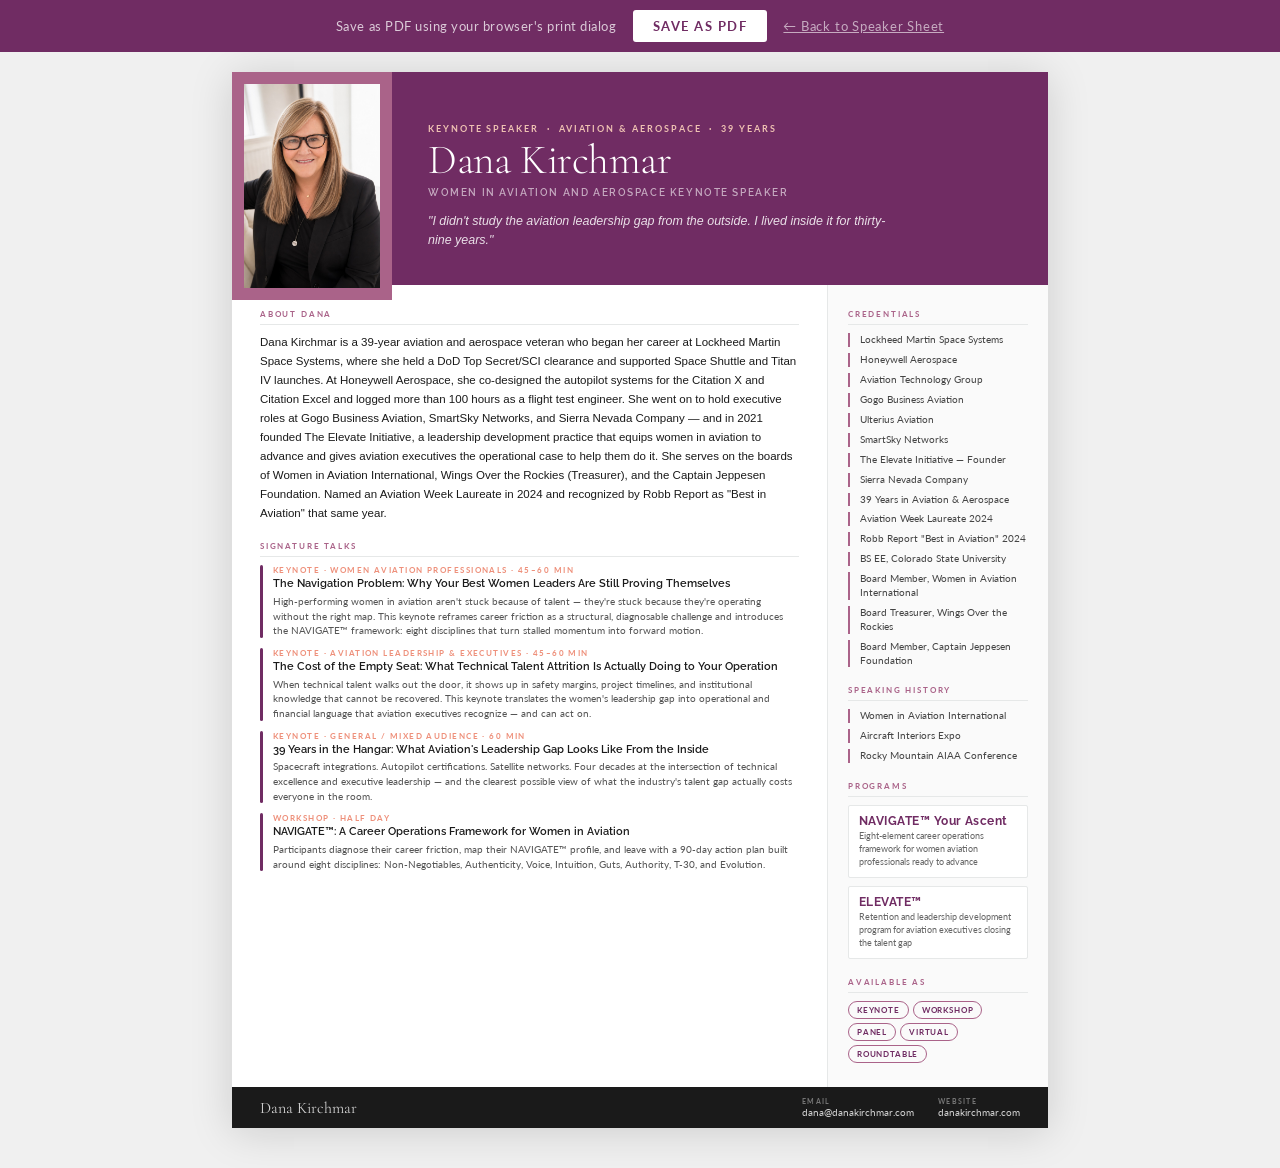
==== one-sheet.html @ 0359ad85 "Fix NAVIGATE™ Your Ascent sidebar: eight-element, not six-discipline Co-Authored-By: Claude Sonnet 4" ====
<!DOCTYPE html>
<html lang="en">
<head>
  <meta charset="UTF-8">
  <meta name="viewport" content="width=device-width, initial-scale=1.0">
  <title>Dana Kirchmar — Speaker One-Sheet</title>
  <link rel="stylesheet" href="https://fonts.googleapis.com/css2?family=Cormorant+Garamond:ital,wght@0,300;0,400;0,500;1,300;1,400&family=Lato:wght@300;400;700&family=Raleway:wght@400;500;600;700&display=swap">
  <style>
    /* ── TOKENS ── */
    :root {
      --plum:  #702c63;
      --mauve: #aa6389;
      --blush: #eec1b2;
      --coral: #ee907b;
      --slate: #97a3ae;
      --gray:  #e6e8e8;
      --ink:   #1a1a1a;
      --white: #ffffff;

      --font-display: 'Navigo', 'Raleway', 'Gill Sans', sans-serif;
      --font-script:  'Bathilda', 'Cormorant Garamond', Georgia, serif;
      --font-text:    'Optima', 'Gill Sans', Candara, sans-serif;
      --font-body:    'Lato', system-ui, sans-serif;
    }

    /* ── RESET ── */
    *, *::before, *::after { box-sizing: border-box; margin: 0; padding: 0; }
    body {
      font-family: var(--font-body);
      color: var(--ink);
      background: #f0f0f0;
      -webkit-font-smoothing: antialiased;
    }
    ul { list-style: none; }

    /* ── SCREEN: print button bar ── */
    .print-bar {
      position: fixed;
      top: 0; left: 0; right: 0;
      height: 52px;
      background: var(--plum);
      display: flex;
      align-items: center;
      justify-content: center;
      gap: 16px;
      z-index: 100;
    }
    .print-bar span {
      font-family: var(--font-body);
      font-size: 0.82rem;
      color: rgba(255,255,255,0.75);
      letter-spacing: 0.04em;
    }
    .print-bar button {
      font-family: var(--font-body);
      font-size: 0.8rem;
      font-weight: 700;
      letter-spacing: 0.12em;
      text-transform: uppercase;
      background: var(--white);
      color: var(--plum);
      border: none;
      padding: 8px 20px;
      border-radius: 3px;
      cursor: pointer;
    }
    .print-bar a {
      font-family: var(--font-body);
      font-size: 0.8rem;
      color: rgba(255,255,255,0.6);
      letter-spacing: 0.06em;
    }
    .print-bar a:hover { color: var(--white); }

    /* ── PAGE WRAPPER (screen) ── */
    .page-wrap {
      margin: 72px auto 40px;
      max-width: 816px; /* 8.5in at 96dpi */
    }

    /* ── ONE-SHEET PAGE ── */
    .one-sheet {
      background: var(--white);
      width: 100%;
      aspect-ratio: 8.5 / 11;
      display: grid;
      grid-template-rows: auto 1fr auto;
      overflow: hidden;
      box-shadow: 0 4px 40px rgba(0,0,0,0.15);
    }

    /* ── HEADER BAND ── */
    .os-header {
      background: var(--plum);
      display: grid;
      grid-template-columns: 160px 1fr;
      min-height: 160px;
    }

    .os-photo {
      background: var(--mauve);
      display: flex;
      align-items: center;
      justify-content: center;
      color: rgba(255,255,255,0.3);
      font-family: var(--font-body);
      font-size: 0.6rem;
      letter-spacing: 0.1em;
      text-transform: uppercase;
      text-align: center;
      padding: 12px;
    }

    .os-photo img {
      width: 100%;
      height: 100%;
      object-fit: cover;
      object-position: top;
    }

    .os-header-text {
      padding: 28px 36px;
      display: flex;
      flex-direction: column;
      justify-content: center;
    }

    .os-eyebrow {
      font-family: var(--font-body);
      font-size: 0.55rem;
      font-weight: 700;
      letter-spacing: 0.22em;
      text-transform: uppercase;
      color: var(--blush);
      margin-bottom: 6px;
    }

    .os-name {
      font-family: var(--font-script);
      font-size: 2.6rem;
      font-weight: 300;
      color: var(--white);
      line-height: 1.0;
      margin-bottom: 6px;
      letter-spacing: -0.01em;
    }

    .os-title {
      font-family: var(--font-display);
      font-size: 0.62rem;
      font-weight: 600;
      letter-spacing: 0.16em;
      text-transform: uppercase;
      color: rgba(255,255,255,0.6);
      margin-bottom: 14px;
    }

    .os-positioning {
      font-family: var(--font-text);
      font-size: 0.78rem;
      font-style: italic;
      line-height: 1.5;
      color: rgba(255,255,255,0.85);
      max-width: 480px;
    }

    /* ── BODY ── */
    .os-body {
      display: grid;
      grid-template-columns: 1fr 220px;
      gap: 0;
    }

    .os-main {
      padding: 24px 28px;
      border-right: 1px solid var(--gray);
    }

    .os-sidebar {
      padding: 24px 20px;
      background: #fafafa;
    }

    /* shared section styles */
    .os-section { margin-bottom: 18px; }
    .os-section:last-child { margin-bottom: 0; }

    .os-section-label {
      font-family: var(--font-body);
      font-size: 0.52rem;
      font-weight: 700;
      letter-spacing: 0.22em;
      text-transform: uppercase;
      color: var(--mauve);
      margin-bottom: 8px;
      padding-bottom: 5px;
      border-bottom: 1.5px solid var(--gray);
    }

    /* bio */
    .os-bio-text {
      font-family: var(--font-text);
      font-size: 0.72rem;
      line-height: 1.65;
      color: var(--ink);
    }

    /* talks */
    .os-talks { display: flex; flex-direction: column; gap: 10px; }

    .os-talk { display: grid; grid-template-columns: 3px 1fr; gap: 10px; }

    .os-talk-bar { background: var(--plum); border-radius: 2px; }

    .os-talk-type {
      font-family: var(--font-body);
      font-size: 0.5rem;
      font-weight: 700;
      letter-spacing: 0.18em;
      text-transform: uppercase;
      color: var(--coral);
      margin-bottom: 2px;
    }

    .os-talk-title {
      font-family: var(--font-display);
      font-size: 0.66rem;
      font-weight: 600;
      line-height: 1.3;
      color: var(--ink);
      margin-bottom: 3px;
    }

    .os-talk-desc {
      font-family: var(--font-body);
      font-size: 0.61rem;
      color: #555;
      line-height: 1.5;
    }

    /* sidebar items */
    .os-cred-list { display: flex; flex-direction: column; gap: 6px; }

    .os-cred {
      font-family: var(--font-body);
      font-size: 0.62rem;
      color: #444;
      line-height: 1.4;
      padding-left: 10px;
      border-left: 2px solid var(--mauve);
    }

    .os-programs { display: flex; flex-direction: column; gap: 8px; }

    .os-program {
      background: var(--white);
      border: 1px solid var(--gray);
      padding: 8px 10px;
      border-radius: 2px;
    }

    .os-program-name {
      font-family: var(--font-display);
      font-size: 0.72rem;
      font-weight: 700;
      color: var(--plum);
      margin-bottom: 2px;
      letter-spacing: 0.04em;
    }

    .os-program-desc {
      font-family: var(--font-body);
      font-size: 0.58rem;
      color: #666;
      line-height: 1.4;
    }

    .os-formats { display: flex; flex-wrap: wrap; gap: 4px; }

    .os-format {
      font-family: var(--font-body);
      font-size: 0.52rem;
      font-weight: 700;
      letter-spacing: 0.1em;
      text-transform: uppercase;
      padding: 3px 8px;
      border: 1px solid var(--mauve);
      border-radius: 10px;
      color: var(--plum);
    }

    /* ── FOOTER BAND ── */
    .os-footer {
      background: var(--ink);
      display: flex;
      align-items: center;
      justify-content: space-between;
      padding: 10px 28px;
      gap: 16px;
    }

    .os-footer-name {
      font-family: var(--font-script);
      font-size: 1rem;
      color: rgba(255,255,255,0.8);
      white-space: nowrap;
    }

    .os-footer-contact {
      display: flex;
      gap: 24px;
      align-items: center;
    }

    .os-footer-item {
      display: flex;
      flex-direction: column;
      gap: 1px;
    }

    .os-footer-label {
      font-family: var(--font-body);
      font-size: 0.45rem;
      font-weight: 700;
      letter-spacing: 0.18em;
      text-transform: uppercase;
      color: rgba(255,255,255,0.4);
    }

    .os-footer-value {
      font-family: var(--font-body);
      font-size: 0.6rem;
      color: rgba(255,255,255,0.8);
    }

    /* ── PRINT STYLES ── */
    @media print {
      body { background: white; }
      .print-bar { display: none; }
      .page-wrap { margin: 0; max-width: 100%; }
      .one-sheet {
        width: 8.5in;
        height: 11in;
        aspect-ratio: unset;
        box-shadow: none;
        page-break-after: avoid;
      }
      @page {
        size: letter portrait;
        margin: 0;
      }

      /* Header: white bg, dark text, plum border accent */
      .os-header {
        background: white !important;
        border-bottom: 3px solid var(--plum);
      }
      .os-photo {
        background: var(--gray) !important;
        border-right: 1px solid var(--gray);
      }
      .os-eyebrow { color: var(--plum) !important; }
      .os-name    { color: var(--plum) !important; }
      .os-title   { color: var(--ink)  !important; }
      .os-positioning { color: var(--ink-soft) !important; }

      /* Sidebar: white bg */
      .os-sidebar { background: white !important; border-left: 1px solid var(--gray); }

      /* Footer: white bg, dark text, plum top border */
      .os-footer {
        background: white !important;
        border-top: 2px solid var(--plum);
      }
      .os-footer-name  { color: var(--plum) !important; }
      .os-footer-label { color: var(--text-slate) !important; }
      .os-footer-value { color: var(--ink) !important; }
    }
  </style>
</head>
<body>

  <!-- Screen-only print bar -->
  <div class="print-bar" aria-hidden="true">
    <span>Save as PDF using your browser's print dialog</span>
    <button onclick="window.print()">Save as PDF</button>
    <a href="index.html">&larr; Back to Speaker Sheet</a>
  </div>

  <div class="page-wrap">
    <div class="one-sheet">

      <!-- HEADER -->
      <header class="os-header">
        <div class="os-photo">
          <img src="images/headshot.jpg" alt="Dana Kirchmar">
        </div>
        <div class="os-header-text">
          <p class="os-eyebrow">Keynote Speaker &nbsp;·&nbsp; Aviation &amp; Aerospace &nbsp;·&nbsp; 39 Years</p>
          <h1 class="os-name">Dana Kirchmar</h1>
          <p class="os-title">Women in Aviation and Aerospace Keynote Speaker</p>
          <p class="os-positioning">
            "I didn't study the aviation leadership gap from the outside.
            I lived inside it for thirty-nine years."
          </p>
        </div>
      </header>

      <!-- BODY -->
      <div class="os-body">

        <!-- MAIN COLUMN -->
        <main class="os-main">

          <section class="os-section">
            <p class="os-section-label">About Dana</p>
            <p class="os-bio-text">
              Dana Kirchmar is a 39-year aviation and aerospace veteran who began her career at Lockheed Martin Space Systems,
              where she held a DoD Top Secret/SCI clearance and supported Space Shuttle and Titan IV launches. At Honeywell Aerospace,
              she co-designed the autopilot systems for the Citation X and Citation Excel and logged more than 100 hours as a flight
              test engineer. She went on to hold executive roles at Gogo Business Aviation, SmartSky Networks, and Sierra Nevada Company —
              and in 2021 founded The Elevate Initiative, a leadership development practice that equips women in aviation to advance
              and gives aviation executives the operational case to help them do it. She serves on the boards of Women in Aviation
              International, Wings Over the Rockies (Treasurer), and the Captain Jeppesen Foundation. Named an Aviation Week Laureate
              in 2024 and recognized by Robb Report as "Best in Aviation" that same year.
            </p>
          </section>

          <section class="os-section">
            <p class="os-section-label">Signature Talks</p>
            <div class="os-talks">
              <div class="os-talk">
                <div class="os-talk-bar"></div>
                <div>
                  <p class="os-talk-type">Keynote · Women Aviation Professionals · 45–60 min</p>
                  <p class="os-talk-title">The Navigation Problem: Why Your Best Women Leaders Are Still Proving Themselves</p>
                  <p class="os-talk-desc">High-performing women in aviation aren't stuck because of talent — they're stuck because they're operating without the right map. This keynote reframes career friction as a structural, diagnosable challenge and introduces the NAVIGATE™ framework: eight disciplines that turn stalled momentum into forward motion.</p>
                </div>
              </div>
              <div class="os-talk">
                <div class="os-talk-bar"></div>
                <div>
                  <p class="os-talk-type">Keynote · Aviation Leadership &amp; Executives · 45–60 min</p>
                  <p class="os-talk-title">The Cost of the Empty Seat: What Technical Talent Attrition Is Actually Doing to Your Operation</p>
                  <p class="os-talk-desc">When technical talent walks out the door, it shows up in safety margins, project timelines, and institutional knowledge that cannot be recovered. This keynote translates the women's leadership gap into operational and financial language that aviation executives recognize — and can act on.</p>
                </div>
              </div>
              <div class="os-talk">
                <div class="os-talk-bar"></div>
                <div>
                  <p class="os-talk-type">Keynote · General / Mixed Audience · 60 min</p>
                  <p class="os-talk-title">39 Years in the Hangar: What Aviation's Leadership Gap Looks Like From the Inside</p>
                  <p class="os-talk-desc">Spacecraft integrations. Autopilot certifications. Satellite networks. Four decades at the intersection of technical excellence and executive leadership — and the clearest possible view of what the industry's talent gap actually costs everyone in the room.</p>
                </div>
              </div>
              <div class="os-talk">
                <div class="os-talk-bar"></div>
                <div>
                  <p class="os-talk-type">Workshop · Half Day</p>
                  <p class="os-talk-title">NAVIGATE™: A Career Operations Framework for Women in Aviation</p>
                  <p class="os-talk-desc">Participants diagnose their career friction, map their NAVIGATE™ profile, and leave with a 90-day action plan built around eight disciplines: Non-Negotiables, Authenticity, Voice, Intuition, Guts, Authority, T-30, and Evolution.</p>
                </div>
              </div>
            </div>
          </section>

        </main>

        <!-- SIDEBAR -->
        <aside class="os-sidebar">

          <section class="os-section">
            <p class="os-section-label">Credentials</p>
            <ul class="os-cred-list">
              <li class="os-cred">Lockheed Martin Space Systems</li>
              <li class="os-cred">Honeywell Aerospace</li>
              <li class="os-cred">Aviation Technology Group</li>
              <li class="os-cred">Gogo Business Aviation</li>
              <li class="os-cred">Ulterius Aviation</li>
              <li class="os-cred">SmartSky Networks</li>
              <li class="os-cred">The Elevate Initiative — Founder</li>
              <li class="os-cred">Sierra Nevada Company</li>
              <li class="os-cred">39 Years in Aviation &amp; Aerospace</li>
              <li class="os-cred">Aviation Week Laureate 2024</li>
              <li class="os-cred">Robb Report "Best in Aviation" 2024</li>
              <li class="os-cred">BS EE, Colorado State University</li>
              <li class="os-cred">Board Member, Women in Aviation International</li>
              <li class="os-cred">Board Treasurer, Wings Over the Rockies</li>
              <li class="os-cred">Board Member, Captain Jeppesen Foundation</li>
            </ul>
          </section>

          <section class="os-section">
            <p class="os-section-label">Speaking History</p>
            <ul class="os-cred-list">
              <li class="os-cred">Women in Aviation International</li>
              <li class="os-cred">Aircraft Interiors Expo</li>
              <li class="os-cred">Rocky Mountain AIAA Conference</li>
            </ul>
          </section>

          <section class="os-section">
            <p class="os-section-label">Programs</p>
            <div class="os-programs">
              <div class="os-program">
                <p class="os-program-name">NAVIGATE™ Your Ascent</p>
                <p class="os-program-desc">Eight-element career operations framework for women aviation professionals ready to advance</p>
              </div>
              <div class="os-program">
                <p class="os-program-name">ELEVATE™</p>
                <p class="os-program-desc">Retention and leadership development program for aviation executives closing the talent gap</p>
              </div>
            </div>
          </section>

          <section class="os-section">
            <p class="os-section-label">Available As</p>
            <div class="os-formats">
              <span class="os-format">Keynote</span>
              <span class="os-format">Workshop</span>
              <span class="os-format">Panel</span>
              <span class="os-format">Virtual</span>
              <span class="os-format">Roundtable</span>
            </div>
          </section>

        </aside>
      </div>

      <!-- FOOTER -->
      <footer class="os-footer">
        <span class="os-footer-name">Dana Kirchmar</span>
        <div class="os-footer-contact">
          <div class="os-footer-item">
            <span class="os-footer-label">Email</span>
            <span class="os-footer-value">dana@danakirchmar.com</span>
          </div>
          <div class="os-footer-item">
            <span class="os-footer-label">Website</span>
            <span class="os-footer-value">danakirchmar.com</span>
          </div>
        </div>
      </footer>

    </div>
  </div>

</body>
</html>
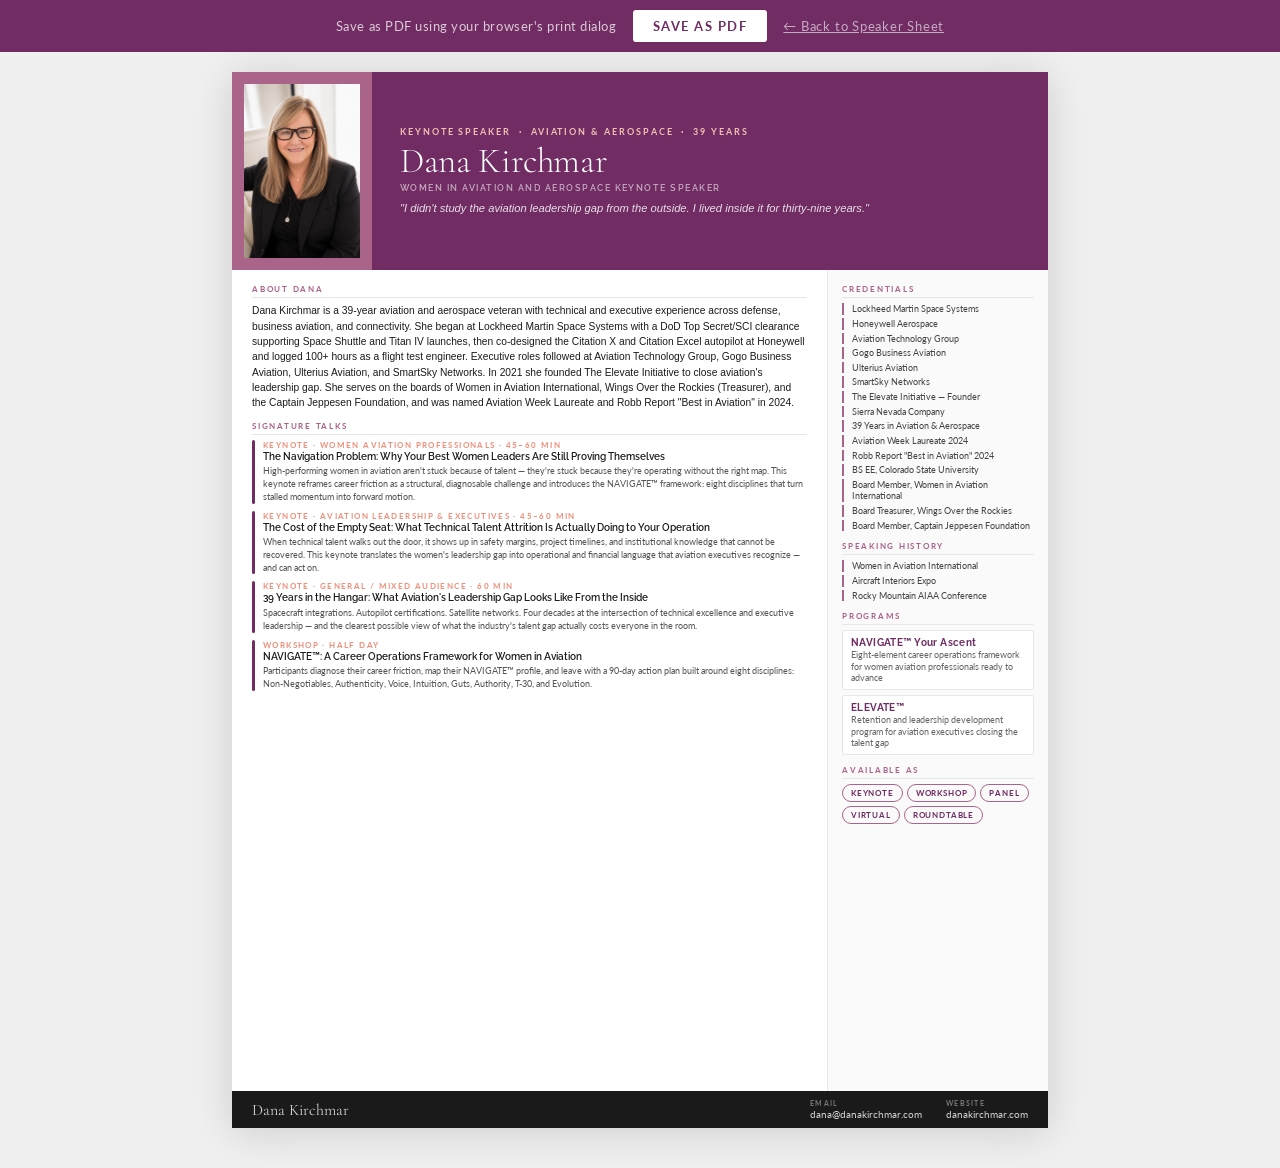
==== commit 7820f909: "Tighten one-sheet layout to fit single page Reduced header height, padding, font sizes, and spacing " ====
--- a/one-sheet.html
+++ b/one-sheet.html
@@ -93,8 +93,8 @@
     .os-header {
       background: var(--plum);
       display: grid;
-      grid-template-columns: 160px 1fr;
-      min-height: 160px;
+      grid-template-columns: 140px 1fr;
+      min-height: 140px;
     }
 
     .os-photo {
@@ -119,7 +119,7 @@
     }
 
     .os-header-text {
-      padding: 28px 36px;
+      padding: 18px 28px;
       display: flex;
       flex-direction: column;
       justify-content: center;
@@ -137,29 +137,29 @@
 
     .os-name {
       font-family: var(--font-script);
-      font-size: 2.6rem;
+      font-size: 2.2rem;
       font-weight: 300;
       color: var(--white);
       line-height: 1.0;
-      margin-bottom: 6px;
+      margin-bottom: 4px;
       letter-spacing: -0.01em;
     }
 
     .os-title {
       font-family: var(--font-display);
-      font-size: 0.62rem;
+      font-size: 0.58rem;
       font-weight: 600;
       letter-spacing: 0.16em;
       text-transform: uppercase;
       color: rgba(255,255,255,0.6);
-      margin-bottom: 14px;
+      margin-bottom: 8px;
     }
 
     .os-positioning {
       font-family: var(--font-text);
-      font-size: 0.78rem;
+      font-size: 0.7rem;
       font-style: italic;
-      line-height: 1.5;
+      line-height: 1.4;
       color: rgba(255,255,255,0.85);
       max-width: 480px;
     }
@@ -172,107 +172,107 @@
     }
 
     .os-main {
-      padding: 24px 28px;
+      padding: 14px 20px;
       border-right: 1px solid var(--gray);
     }
 
     .os-sidebar {
-      padding: 24px 20px;
+      padding: 14px 14px;
       background: #fafafa;
     }
 
     /* shared section styles */
-    .os-section { margin-bottom: 18px; }
+    .os-section { margin-bottom: 10px; }
     .os-section:last-child { margin-bottom: 0; }
 
     .os-section-label {
       font-family: var(--font-body);
-      font-size: 0.52rem;
+      font-size: 0.5rem;
       font-weight: 700;
       letter-spacing: 0.22em;
       text-transform: uppercase;
       color: var(--mauve);
-      margin-bottom: 8px;
-      padding-bottom: 5px;
+      margin-bottom: 5px;
+      padding-bottom: 3px;
       border-bottom: 1.5px solid var(--gray);
     }
 
     /* bio */
     .os-bio-text {
       font-family: var(--font-text);
-      font-size: 0.72rem;
-      line-height: 1.65;
+      font-size: 0.64rem;
+      line-height: 1.5;
       color: var(--ink);
     }
 
     /* talks */
-    .os-talks { display: flex; flex-direction: column; gap: 10px; }
-
-    .os-talk { display: grid; grid-template-columns: 3px 1fr; gap: 10px; }
+    .os-talks { display: flex; flex-direction: column; gap: 7px; }
+
+    .os-talk { display: grid; grid-template-columns: 3px 1fr; gap: 8px; }
 
     .os-talk-bar { background: var(--plum); border-radius: 2px; }
 
     .os-talk-type {
       font-family: var(--font-body);
-      font-size: 0.5rem;
+      font-size: 0.48rem;
       font-weight: 700;
       letter-spacing: 0.18em;
       text-transform: uppercase;
       color: var(--coral);
-      margin-bottom: 2px;
+      margin-bottom: 1px;
     }
 
     .os-talk-title {
       font-family: var(--font-display);
-      font-size: 0.66rem;
+      font-size: 0.63rem;
       font-weight: 600;
+      line-height: 1.25;
+      color: var(--ink);
+      margin-bottom: 2px;
+    }
+
+    .os-talk-desc {
+      font-family: var(--font-body);
+      font-size: 0.57rem;
+      color: #555;
+      line-height: 1.4;
+    }
+
+    /* sidebar items */
+    .os-cred-list { display: flex; flex-direction: column; gap: 3px; }
+
+    .os-cred {
+      font-family: var(--font-body);
+      font-size: 0.56rem;
+      color: #444;
       line-height: 1.3;
-      color: var(--ink);
-      margin-bottom: 3px;
-    }
-
-    .os-talk-desc {
-      font-family: var(--font-body);
-      font-size: 0.61rem;
-      color: #555;
-      line-height: 1.5;
-    }
-
-    /* sidebar items */
-    .os-cred-list { display: flex; flex-direction: column; gap: 6px; }
-
-    .os-cred {
-      font-family: var(--font-body);
-      font-size: 0.62rem;
-      color: #444;
-      line-height: 1.4;
-      padding-left: 10px;
+      padding-left: 8px;
       border-left: 2px solid var(--mauve);
     }
 
-    .os-programs { display: flex; flex-direction: column; gap: 8px; }
+    .os-programs { display: flex; flex-direction: column; gap: 5px; }
 
     .os-program {
       background: var(--white);
       border: 1px solid var(--gray);
-      padding: 8px 10px;
+      padding: 5px 8px;
       border-radius: 2px;
     }
 
     .os-program-name {
       font-family: var(--font-display);
-      font-size: 0.72rem;
+      font-size: 0.64rem;
       font-weight: 700;
       color: var(--plum);
-      margin-bottom: 2px;
+      margin-bottom: 1px;
       letter-spacing: 0.04em;
     }
 
     .os-program-desc {
       font-family: var(--font-body);
-      font-size: 0.58rem;
+      font-size: 0.54rem;
       color: #666;
-      line-height: 1.4;
+      line-height: 1.35;
     }
 
     .os-formats { display: flex; flex-wrap: wrap; gap: 4px; }
@@ -295,7 +295,7 @@
       display: flex;
       align-items: center;
       justify-content: space-between;
-      padding: 10px 28px;
+      padding: 8px 20px;
       gap: 16px;
     }
 
@@ -415,14 +415,7 @@
           <section class="os-section">
             <p class="os-section-label">About Dana</p>
             <p class="os-bio-text">
-              Dana Kirchmar is a 39-year aviation and aerospace veteran who began her career at Lockheed Martin Space Systems,
-              where she held a DoD Top Secret/SCI clearance and supported Space Shuttle and Titan IV launches. At Honeywell Aerospace,
-              she co-designed the autopilot systems for the Citation X and Citation Excel and logged more than 100 hours as a flight
-              test engineer. She went on to hold executive roles at Gogo Business Aviation, SmartSky Networks, and Sierra Nevada Company —
-              and in 2021 founded The Elevate Initiative, a leadership development practice that equips women in aviation to advance
-              and gives aviation executives the operational case to help them do it. She serves on the boards of Women in Aviation
-              International, Wings Over the Rockies (Treasurer), and the Captain Jeppesen Foundation. Named an Aviation Week Laureate
-              in 2024 and recognized by Robb Report as "Best in Aviation" that same year.
+              Dana Kirchmar is a 39-year aviation and aerospace veteran with technical and executive experience across defense, business aviation, and connectivity. She began at Lockheed Martin Space Systems with a DoD Top Secret/SCI clearance supporting Space Shuttle and Titan IV launches, then co-designed the Citation X and Citation Excel autopilot at Honeywell and logged 100+ hours as a flight test engineer. Executive roles followed at Aviation Technology Group, Gogo Business Aviation, Ulterius Aviation, and SmartSky Networks. In 2021 she founded The Elevate Initiative to close aviation's leadership gap. She serves on the boards of Women in Aviation International, Wings Over the Rockies (Treasurer), and the Captain Jeppesen Foundation, and was named Aviation Week Laureate and Robb Report "Best in Aviation" in 2024.
             </p>
           </section>
 
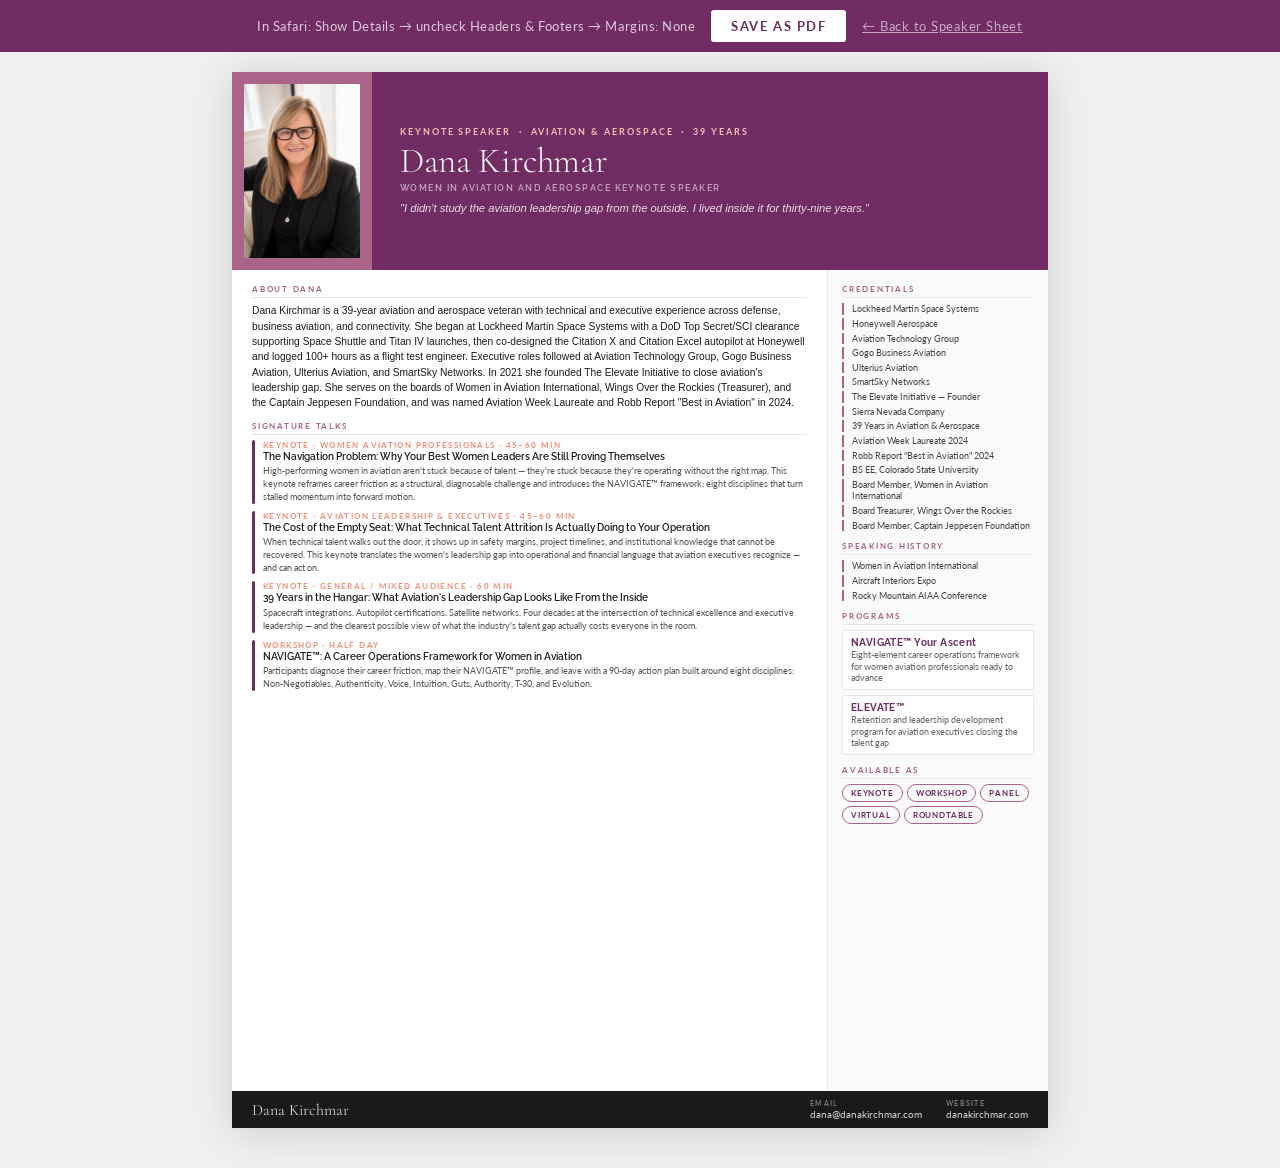
==== commit da538774: "Add Safari print instructions and -webkit-print-color-adjust Safari's default print dialog adds head" ====
--- a/one-sheet.html
+++ b/one-sheet.html
@@ -86,6 +86,7 @@
       display: grid;
       grid-template-rows: auto 1fr auto;
       overflow: hidden;
+      min-height: 0;
       box-shadow: 0 4px 40px rgba(0,0,0,0.15);
     }
 
@@ -169,16 +170,22 @@
       display: grid;
       grid-template-columns: 1fr 220px;
       gap: 0;
+      overflow: hidden;
+      min-height: 0;
     }
 
     .os-main {
       padding: 14px 20px;
       border-right: 1px solid var(--gray);
+      overflow: hidden;
+      min-height: 0;
     }
 
     .os-sidebar {
       padding: 14px 14px;
       background: #fafafa;
+      overflow: hidden;
+      min-height: 0;
     }
 
     /* shared section styles */
@@ -335,19 +342,46 @@
 
     /* ── PRINT STYLES ── */
     @media print {
-      body { background: white; }
-      .print-bar { display: none; }
-      .page-wrap { margin: 0; max-width: 100%; }
+      * { -webkit-print-color-adjust: exact; print-color-adjust: exact; }
+
+      @page {
+        size: letter portrait;
+        margin: 0;
+      }
+
+      html, body {
+        margin: 0 !important;
+        padding: 0 !important;
+        background: white;
+      }
+
+      .print-bar { display: none !important; }
+
+      .page-wrap {
+        margin: 0;
+        padding: 0;
+        width: 8.5in;
+        height: 11in;
+        overflow: hidden;
+        contain: strict;
+      }
+
       .one-sheet {
         width: 8.5in;
         height: 11in;
         aspect-ratio: unset;
+        overflow: hidden;
+        contain: strict;
         box-shadow: none;
-        page-break-after: avoid;
-      }
-      @page {
-        size: letter portrait;
-        margin: 0;
+        -webkit-print-color-adjust: exact;
+      }
+
+      /* Safari: hide its default header/footer area */
+      .print-bar, header, footer { display: none !important; }
+
+      .os-body, .os-main, .os-sidebar {
+        overflow: hidden;
+        min-height: 0;
       }
 
       /* Header: white bg, dark text, plum border accent */
@@ -380,9 +414,26 @@
 </head>
 <body>
 
+  <script>
+    // Use zoom (affects layout, not just visuals) to ensure single page
+    window.addEventListener('beforeprint', function () {
+      const sheet = document.querySelector('.one-sheet');
+      const PAGE_H = 11 * 96; // 11in @ 96dpi = 1056px
+      const PAGE_W = 8.5 * 96;
+      sheet.style.zoom = '';
+      const h = sheet.scrollHeight;
+      const w = sheet.scrollWidth;
+      const scale = Math.min(PAGE_W / w, PAGE_H / h, 1);
+      if (scale < 1) sheet.style.zoom = scale.toFixed(6);
+    });
+    window.addEventListener('afterprint', function () {
+      document.querySelector('.one-sheet').style.zoom = '';
+    });
+  </script>
+
   <!-- Screen-only print bar -->
   <div class="print-bar" aria-hidden="true">
-    <span>Save as PDF using your browser's print dialog</span>
+    <span>In Safari: Show Details → uncheck Headers &amp; Footers → Margins: None</span>
     <button onclick="window.print()">Save as PDF</button>
     <a href="index.html">&larr; Back to Speaker Sheet</a>
   </div>
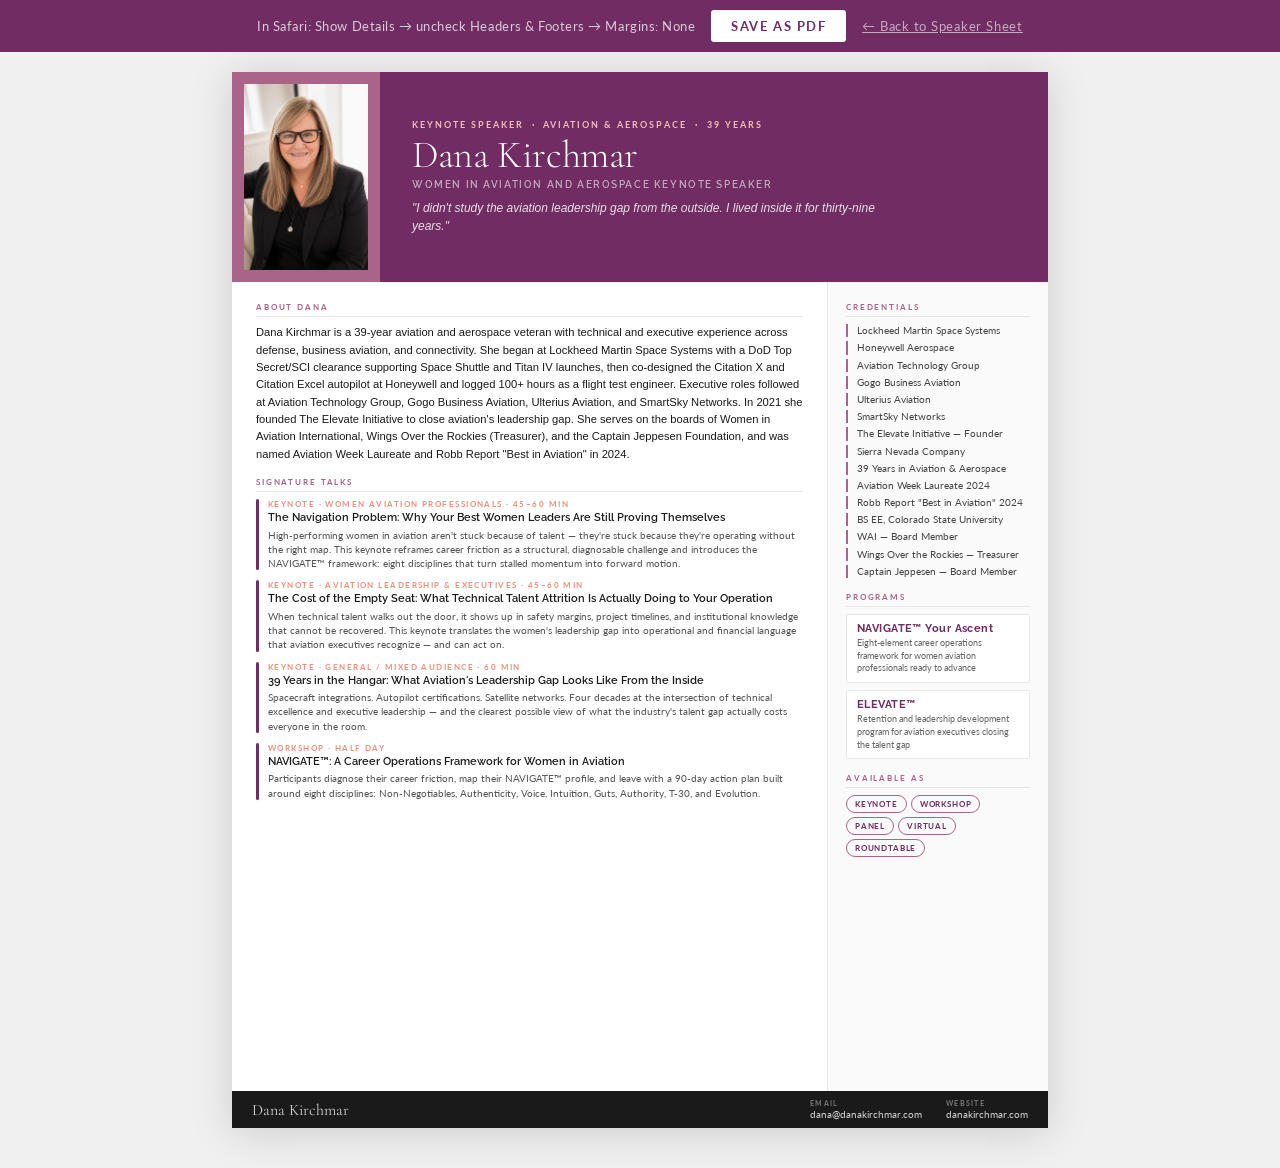
==== commit 0fabd226: "Restore readable fonts/margins, remove Speaking History sidebar section Fonts and spacing back to co" ====
--- a/one-sheet.html
+++ b/one-sheet.html
@@ -94,8 +94,8 @@
     .os-header {
       background: var(--plum);
       display: grid;
-      grid-template-columns: 140px 1fr;
-      min-height: 140px;
+      grid-template-columns: 148px 1fr;
+      min-height: 148px;
     }
 
     .os-photo {
@@ -120,7 +120,7 @@
     }
 
     .os-header-text {
-      padding: 18px 28px;
+      padding: 22px 32px;
       display: flex;
       flex-direction: column;
       justify-content: center;
@@ -128,7 +128,7 @@
 
     .os-eyebrow {
       font-family: var(--font-body);
-      font-size: 0.55rem;
+      font-size: 0.56rem;
       font-weight: 700;
       letter-spacing: 0.22em;
       text-transform: uppercase;
@@ -138,29 +138,29 @@
 
     .os-name {
       font-family: var(--font-script);
-      font-size: 2.2rem;
+      font-size: 2.4rem;
       font-weight: 300;
       color: var(--white);
       line-height: 1.0;
-      margin-bottom: 4px;
+      margin-bottom: 5px;
       letter-spacing: -0.01em;
     }
 
     .os-title {
       font-family: var(--font-display);
-      font-size: 0.58rem;
+      font-size: 0.62rem;
       font-weight: 600;
       letter-spacing: 0.16em;
       text-transform: uppercase;
       color: rgba(255,255,255,0.6);
-      margin-bottom: 8px;
+      margin-bottom: 10px;
     }
 
     .os-positioning {
       font-family: var(--font-text);
-      font-size: 0.7rem;
+      font-size: 0.75rem;
       font-style: italic;
-      line-height: 1.4;
+      line-height: 1.45;
       color: rgba(255,255,255,0.85);
       max-width: 480px;
     }
@@ -175,111 +175,111 @@
     }
 
     .os-main {
-      padding: 14px 20px;
+      padding: 20px 24px;
       border-right: 1px solid var(--gray);
       overflow: hidden;
       min-height: 0;
     }
 
     .os-sidebar {
-      padding: 14px 14px;
+      padding: 20px 18px;
       background: #fafafa;
       overflow: hidden;
       min-height: 0;
     }
 
     /* shared section styles */
-    .os-section { margin-bottom: 10px; }
+    .os-section { margin-bottom: 14px; }
     .os-section:last-child { margin-bottom: 0; }
 
     .os-section-label {
       font-family: var(--font-body);
-      font-size: 0.5rem;
+      font-size: 0.53rem;
       font-weight: 700;
       letter-spacing: 0.22em;
       text-transform: uppercase;
       color: var(--mauve);
-      margin-bottom: 5px;
-      padding-bottom: 3px;
+      margin-bottom: 7px;
+      padding-bottom: 4px;
       border-bottom: 1.5px solid var(--gray);
     }
 
     /* bio */
     .os-bio-text {
       font-family: var(--font-text);
-      font-size: 0.64rem;
-      line-height: 1.5;
+      font-size: 0.70rem;
+      line-height: 1.55;
       color: var(--ink);
     }
 
     /* talks */
-    .os-talks { display: flex; flex-direction: column; gap: 7px; }
-
-    .os-talk { display: grid; grid-template-columns: 3px 1fr; gap: 8px; }
+    .os-talks { display: flex; flex-direction: column; gap: 10px; }
+
+    .os-talk { display: grid; grid-template-columns: 3px 1fr; gap: 9px; }
 
     .os-talk-bar { background: var(--plum); border-radius: 2px; }
 
     .os-talk-type {
       font-family: var(--font-body);
-      font-size: 0.48rem;
+      font-size: 0.50rem;
       font-weight: 700;
       letter-spacing: 0.18em;
       text-transform: uppercase;
       color: var(--coral);
-      margin-bottom: 1px;
+      margin-bottom: 2px;
     }
 
     .os-talk-title {
       font-family: var(--font-display);
-      font-size: 0.63rem;
+      font-size: 0.67rem;
       font-weight: 600;
-      line-height: 1.25;
+      line-height: 1.28;
       color: var(--ink);
-      margin-bottom: 2px;
+      margin-bottom: 3px;
     }
 
     .os-talk-desc {
       font-family: var(--font-body);
-      font-size: 0.57rem;
+      font-size: 0.61rem;
       color: #555;
-      line-height: 1.4;
+      line-height: 1.45;
     }
 
     /* sidebar items */
-    .os-cred-list { display: flex; flex-direction: column; gap: 3px; }
+    .os-cred-list { display: flex; flex-direction: column; gap: 4px; }
 
     .os-cred {
       font-family: var(--font-body);
-      font-size: 0.56rem;
+      font-size: 0.61rem;
       color: #444;
-      line-height: 1.3;
-      padding-left: 8px;
+      line-height: 1.35;
+      padding-left: 9px;
       border-left: 2px solid var(--mauve);
     }
 
-    .os-programs { display: flex; flex-direction: column; gap: 5px; }
+    .os-programs { display: flex; flex-direction: column; gap: 7px; }
 
     .os-program {
       background: var(--white);
       border: 1px solid var(--gray);
-      padding: 5px 8px;
+      padding: 7px 10px;
       border-radius: 2px;
     }
 
     .os-program-name {
       font-family: var(--font-display);
-      font-size: 0.64rem;
+      font-size: 0.68rem;
       font-weight: 700;
       color: var(--plum);
-      margin-bottom: 1px;
+      margin-bottom: 2px;
       letter-spacing: 0.04em;
     }
 
     .os-program-desc {
       font-family: var(--font-body);
-      font-size: 0.54rem;
+      font-size: 0.57rem;
       color: #666;
-      line-height: 1.35;
+      line-height: 1.4;
     }
 
     .os-formats { display: flex; flex-wrap: wrap; gap: 4px; }
@@ -528,18 +528,9 @@
               <li class="os-cred">Aviation Week Laureate 2024</li>
               <li class="os-cred">Robb Report "Best in Aviation" 2024</li>
               <li class="os-cred">BS EE, Colorado State University</li>
-              <li class="os-cred">Board Member, Women in Aviation International</li>
-              <li class="os-cred">Board Treasurer, Wings Over the Rockies</li>
-              <li class="os-cred">Board Member, Captain Jeppesen Foundation</li>
-            </ul>
-          </section>
-
-          <section class="os-section">
-            <p class="os-section-label">Speaking History</p>
-            <ul class="os-cred-list">
-              <li class="os-cred">Women in Aviation International</li>
-              <li class="os-cred">Aircraft Interiors Expo</li>
-              <li class="os-cred">Rocky Mountain AIAA Conference</li>
+              <li class="os-cred">WAI — Board Member</li>
+              <li class="os-cred">Wings Over the Rockies — Treasurer</li>
+              <li class="os-cred">Captain Jeppesen — Board Member</li>
             </ul>
           </section>
 
